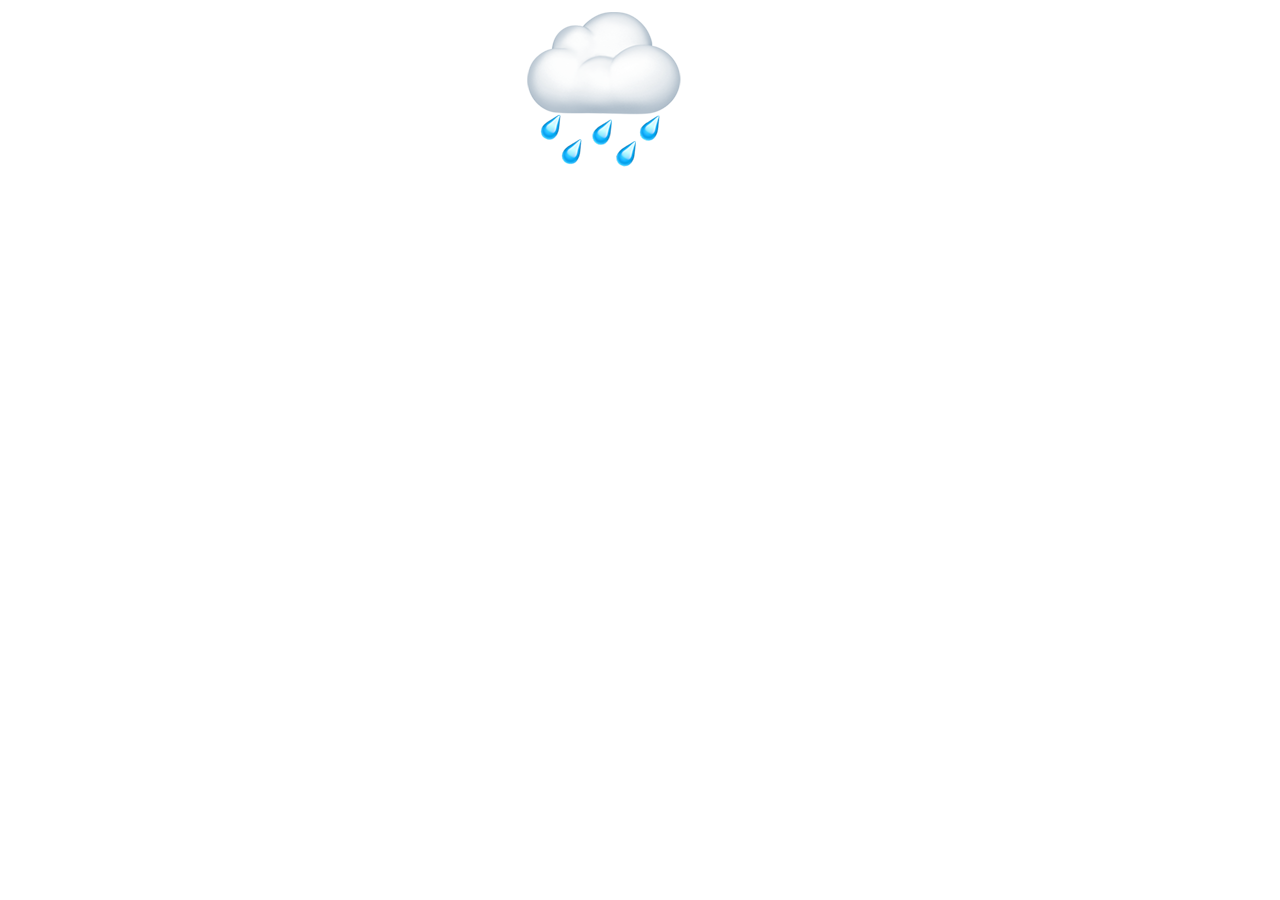
==== index.html @ de5e3d6e "Update index.html" ====
<!DOCTYPE html>
<html>
<head>

<!---------------------------------------------------------------------------->
<!-- There's nothing interesting here, but I respect your level of caution. -->
<!-- Web dev isn't really my thing, so I apologize for the boring HTML/CSS. -->
<!---------------------------------------------------------------------------->

<title>[🌧️]</title>

<!-- favicon -->
<link rel="apple-touch-icon" sizes="180x180" href="apple-touch-icon.png">
<link rel="icon" type="image/png" sizes="32x32" href="favicon-32x32.png">
<link rel="icon" type="image/png" sizes="16x16" href="favicon-16x16.png">
<link rel="manifest" href="site.webmanifest">
<link rel="mask-icon" href="safari-pinned-tab.svg" color="#000000">
<link rel="shortcut icon" href="favicon.ico">
<meta name="apple-mobile-web-app-title" content="Storm">
<meta name="application-name" content="Storm">
<meta name="msapplication-TileColor" content="#2d89ef">
<meta name="msapplication-config" content="browserconfig.xml">
<meta name="theme-color" content="#ffffff">

<meta name="viewport" content="width=device-width, initial-scale=1">

<style>
.content {
  display: block;
  margin: 0 auto;
  width: 18.75%;
}
</style>

</head>
<body>
  <div class="content"><a href="https://www.youtube.com/watch?v=ucyRR9wy8e8"><img src="storm-logo.png" alt="Storm"></a></div>
  
  
</body>
</html>
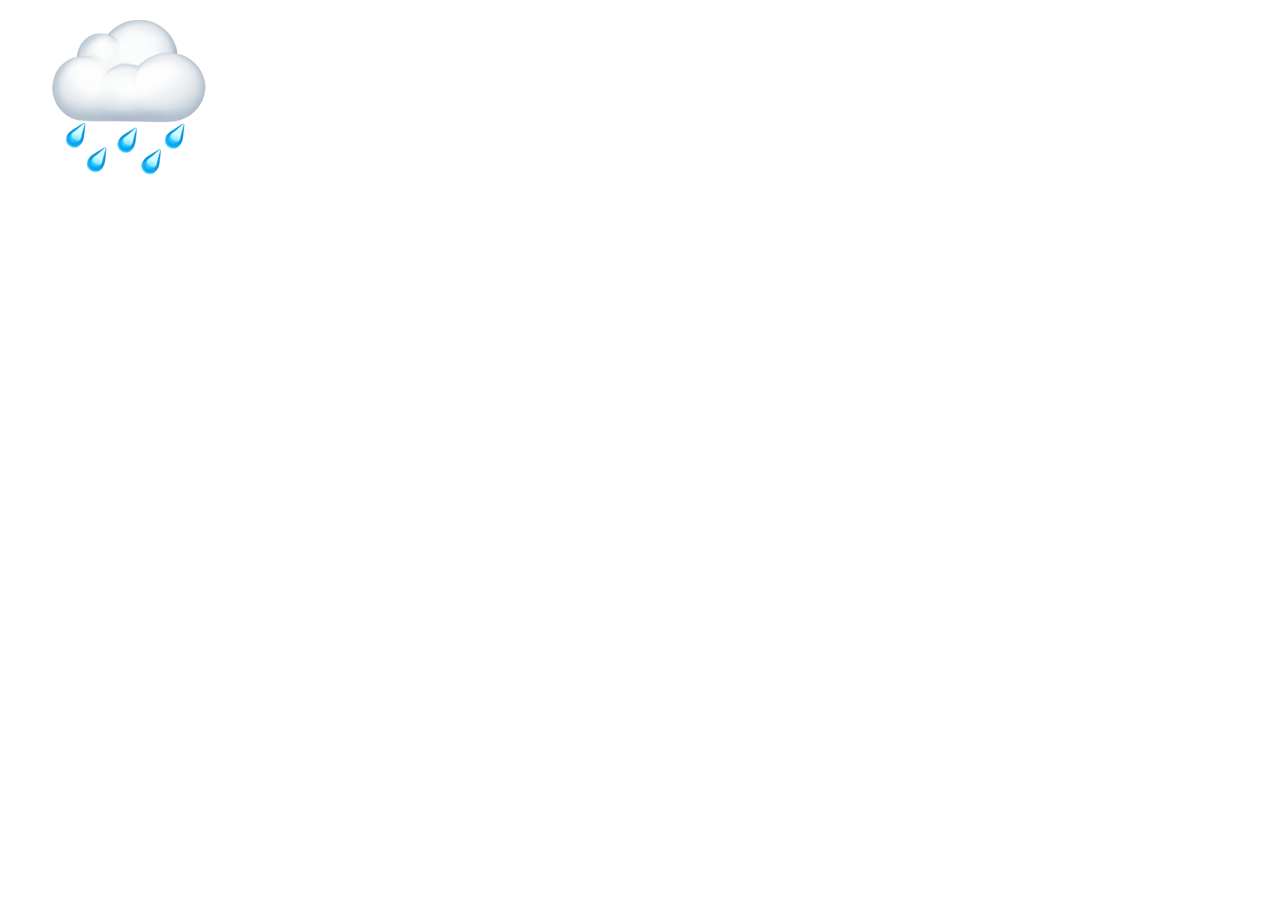
==== commit 97b808e7: "Update index.html" ====
--- a/index.html
+++ b/index.html
@@ -26,16 +26,13 @@
 
 <style>
 .content {
-  display: block;
-  margin: 0 auto;
+  text-align: center;
   width: 18.75%;
 }
 </style>
 
 </head>
 <body>
-  <div class="content"><a href="https://www.youtube.com/watch?v=ucyRR9wy8e8"><img src="storm-logo.png" alt="Storm"></a></div>
-  
-  
+  <p class="content"><a href="https://www.youtube.com/watch?v=ucyRR9wy8e8"><img src="storm-logo.png" alt="Storm"></a></p>
 </body>
 </html>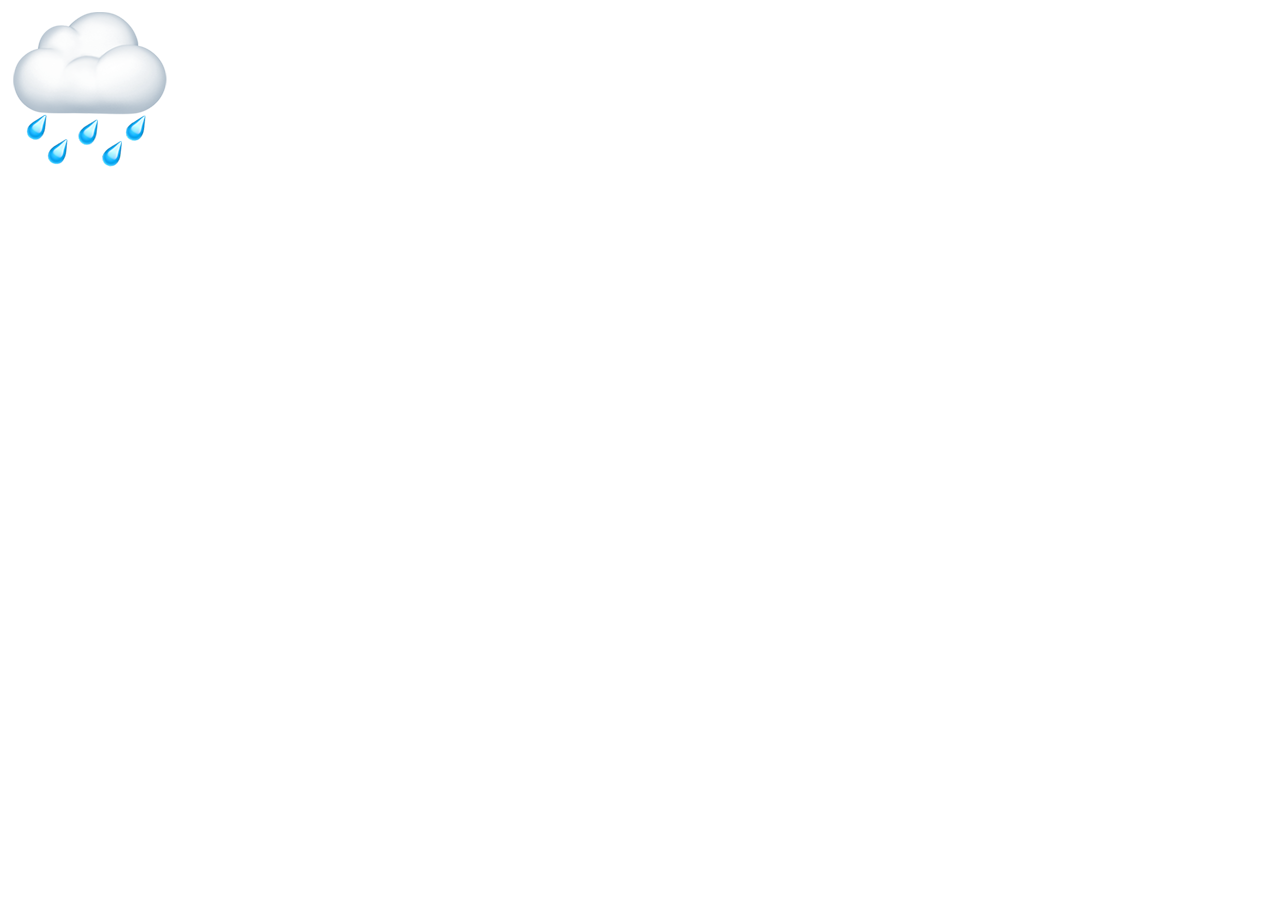
==== commit 78fc6ee8: "Update index.html" ====
--- a/index.html
+++ b/index.html
@@ -26,13 +26,13 @@
 
 <style>
 .content {
-  text-align: center;
-  width: 18.75%;
+  display: block;
+  margin: 0 auto;
 }
 </style>
 
 </head>
 <body>
-  <p class="content"><a href="https://www.youtube.com/watch?v=ucyRR9wy8e8"><img src="storm-logo.png" alt="Storm"></a></p>
+  <div class="content"><a href="https://www.youtube.com/watch?v=ucyRR9wy8e8"><img src="storm-logo.png" alt="Storm"></a></div>
 </body>
 </html>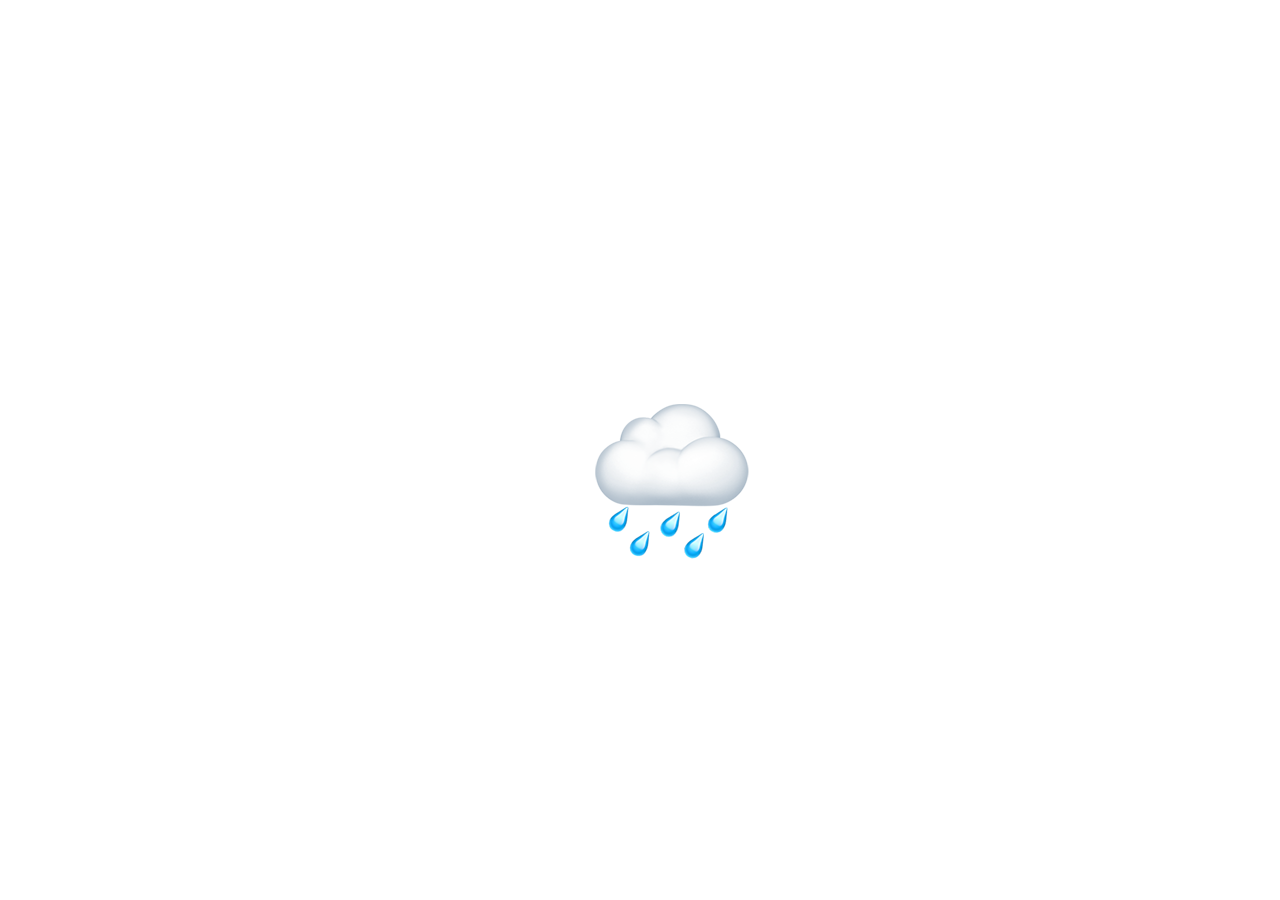
==== commit 97712bc2: "Update index.html" ====
--- a/index.html
+++ b/index.html
@@ -2,10 +2,10 @@
 <html>
 <head>
 
-<!---------------------------------------------------------------------------->
+<!-- ---------------------------------------------------------------------- -->
 <!-- There's nothing interesting here, but I respect your level of caution. -->
 <!-- Web dev isn't really my thing, so I apologize for the boring HTML/CSS. -->
-<!---------------------------------------------------------------------------->
+<!-- ---------------------------------------------------------------------- -->
 
 <title>[🌧️]</title>
 
@@ -26,13 +26,20 @@
 
 <style>
 .content {
-  display: block;
-  margin: 0 auto;
+  width: 100px;
+  height: 100px;
+  position: absolute;
+  left: 50%;
+  top: 50%;
+  margin-left: -50px;
+  margin-top: -50px;
 }
 </style>
 
 </head>
+
 <body>
   <div class="content"><a href="https://www.youtube.com/watch?v=ucyRR9wy8e8"><img src="storm-logo.png" alt="Storm"></a></div>
 </body>
+
 </html>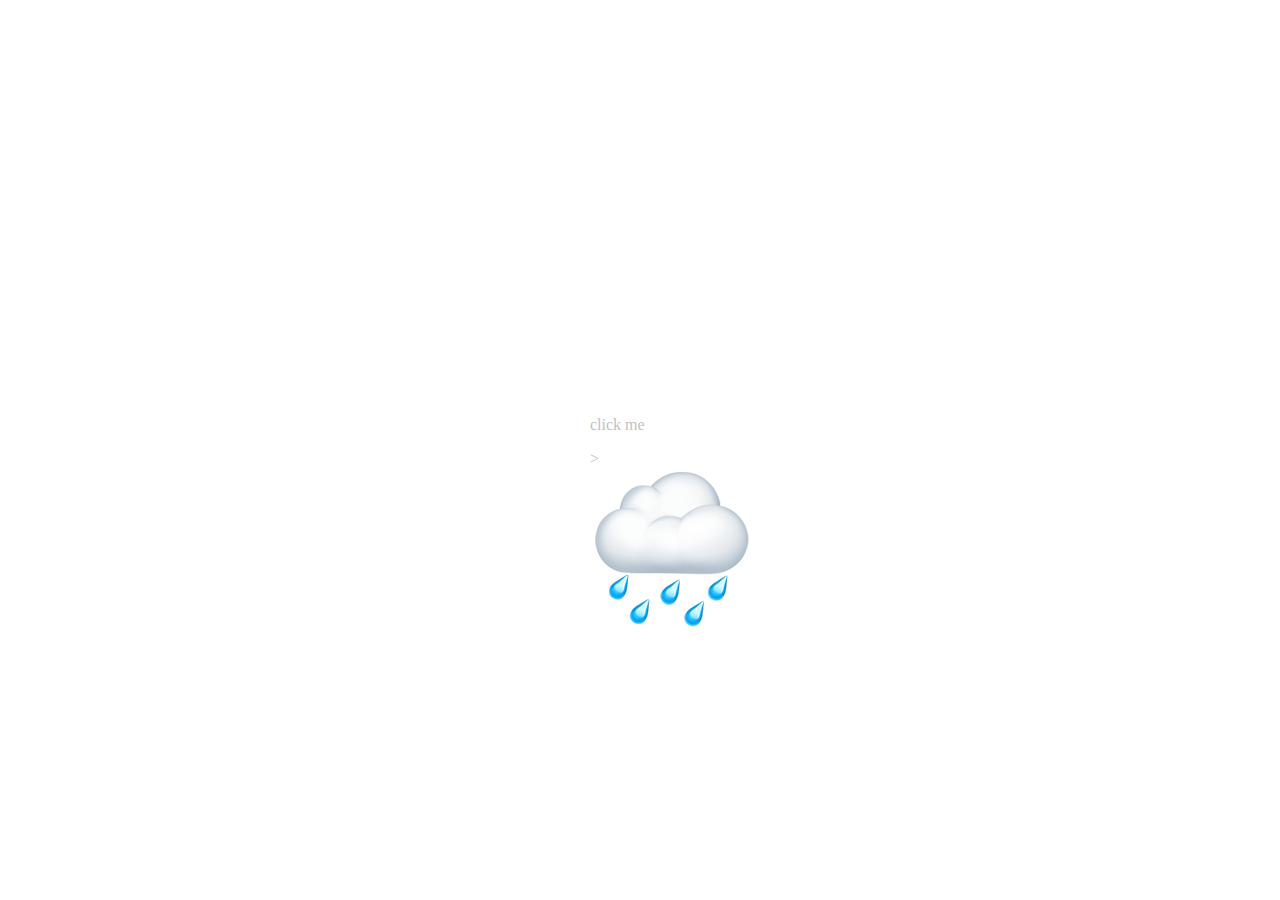
==== commit 29976350: "Update index.html" ====
--- a/index.html
+++ b/index.html
@@ -25,6 +25,9 @@
 <meta name="viewport" content="width=device-width, initial-scale=1">
 
 <style>
+.sneaky {
+opacity: 25%;
+}
 .content {
   width: 100px;
   height: 100px;
@@ -39,7 +42,9 @@
 </head>
 
 <body>
-  <div class="content"><a href="https://www.youtube.com/watch?v=ucyRR9wy8e8"><img src="storm-logo.png" alt="Storm"></a></div>
+  <div class="content">
+    <div class="sneaky"><p>click me</p>></div>
+    <a href="https://www.youtube.com/watch?v=ucyRR9wy8e8"><img src="storm-logo.png" alt="Storm"></a></div>
 </body>
 
 </html>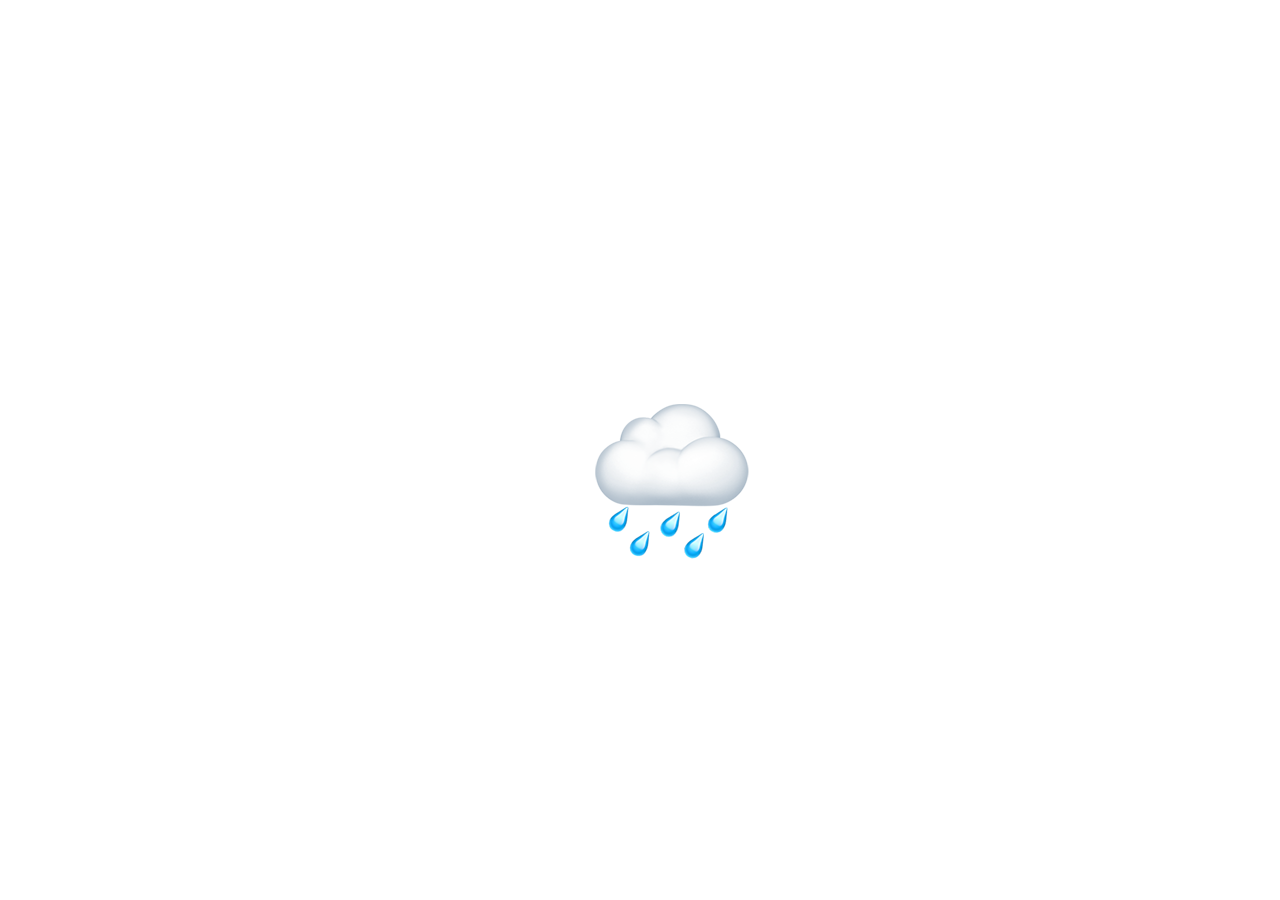
==== commit 1c1e5b16: "Revert "Update index.html"" ====
--- a/index.html
+++ b/index.html
@@ -25,9 +25,6 @@
 <meta name="viewport" content="width=device-width, initial-scale=1">
 
 <style>
-.sneaky {
-opacity: 25%;
-}
 .content {
   width: 100px;
   height: 100px;
@@ -42,9 +39,7 @@
 </head>
 
 <body>
-  <div class="content">
-    <div class="sneaky"><p>click me</p>></div>
-    <a href="https://www.youtube.com/watch?v=ucyRR9wy8e8"><img src="storm-logo.png" alt="Storm"></a></div>
+  <div class="content"><a href="https://www.youtube.com/watch?v=ucyRR9wy8e8"><img src="storm-logo.png" alt="Storm"></a></div>
 </body>
 
 </html>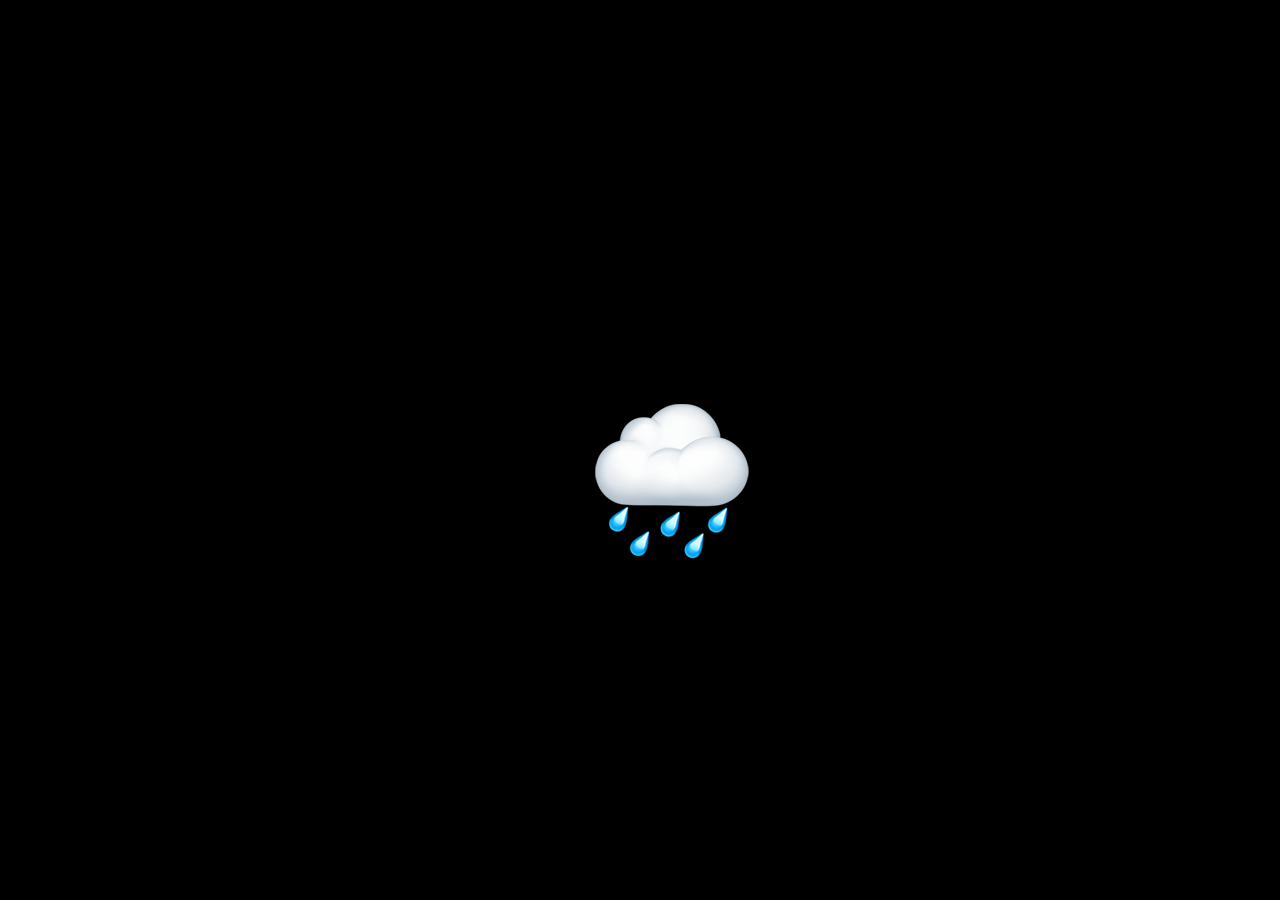
==== commit 49f0c160: "Update index.html" ====
--- a/index.html
+++ b/index.html
@@ -20,11 +20,15 @@
 <meta name="application-name" content="Storm">
 <meta name="msapplication-TileColor" content="#2d89ef">
 <meta name="msapplication-config" content="browserconfig.xml">
-<meta name="theme-color" content="#ffffff">
+<meta name="theme-color" content="#000000">
 
 <meta name="viewport" content="width=device-width, initial-scale=1">
 
 <style>
+body {
+  background-color: black;
+}
+
 .content {
   width: 100px;
   height: 100px;
@@ -33,6 +37,11 @@
   top: 50%;
   margin-left: -50px;
   margin-top: -50px;
+  user-select: none;
+  -moz-user-select: none;
+  -khtml-user-select: none;
+  -webkit-user-select: none;
+  -o-user-select: none;
 }
 </style>
 
